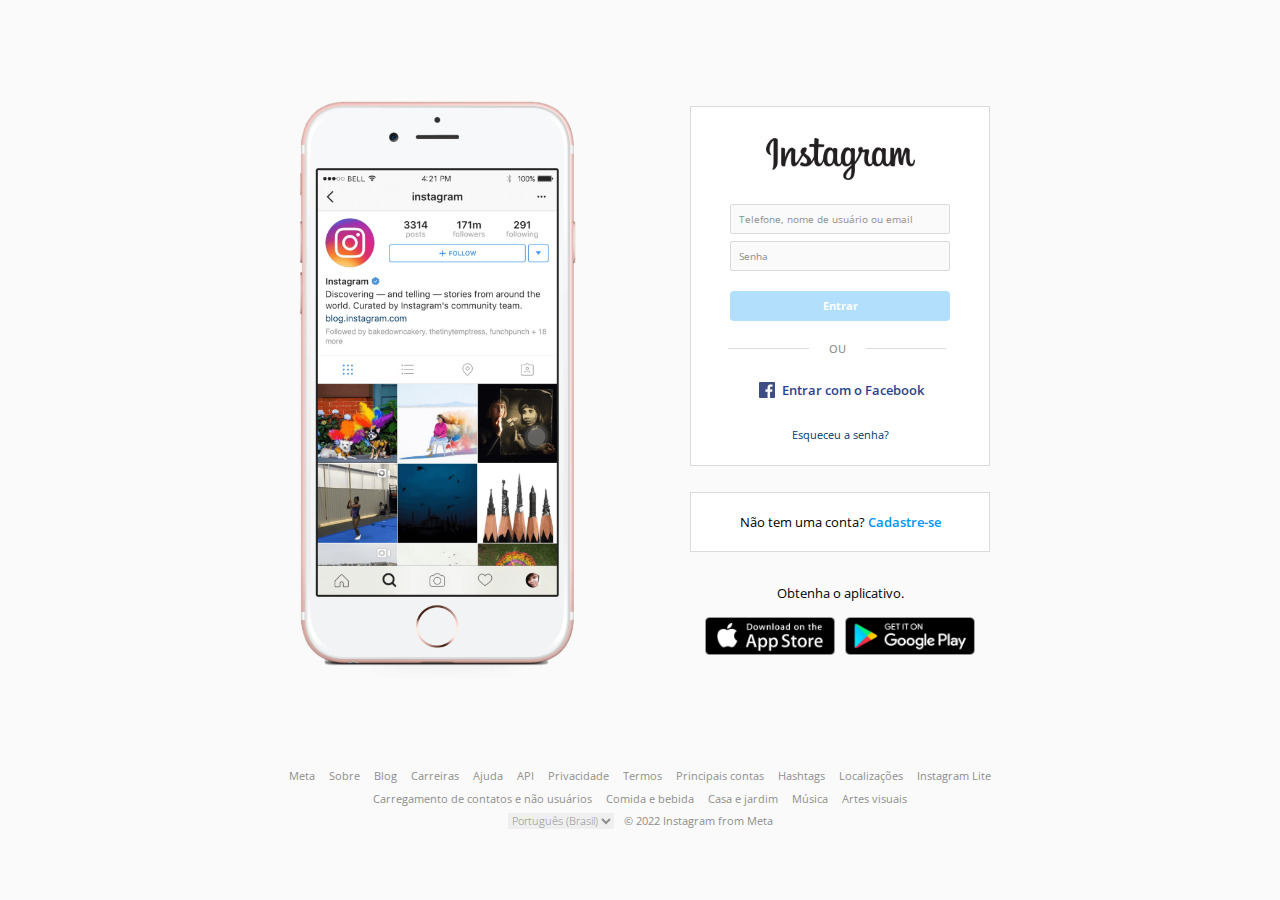
==== html_css/cloneInstagram/index.html @ f2c0af01 "upload dos exercícios de HTML e CSS" ====
<!DOCTYPE html>
<html lang="en">

<head>
    <meta charset="UTF-8">
    <meta http-equiv="X-UA-Compatible" content="IE=edge">
    <meta name="viewport" content="width=device-width, initial-scale=1.0">
    <link rel="shortcut icon" href="img/favicon.ico" type="image/x-icon">
    <link rel="stylesheet" href="style.css">
    <title>Instagram</title>
</head>
<section class="container">
    <div class="ig-cel"><img src="img/instagram-celular2.png" alt="" class="cel"></div>
    <div class="ig-login">
        <div class="box-login">
            <div class="logo-ig"><img src="img/instagram-logo.png" alt=""></div>
            <div class="formulario">
                <form>
                    <fieldset>
                        <div><input type="text" value="Telefone, nome de usuário ou email" class="input"></div>
                        <div><input type="text" value="Senha" class="input"></div>
                        <div><input type="button" value="Entrar" id="botao"></div>
                    </fieldset>
                </form>
                <p class="separador">
                    <span>OU</span>
                </p>
            </div>

            <div class="login-fb">
                <a href="#">
                    <span>
                        <img src="img/fb.png" alt="">Entrar com o Facebook
                    </span>
                </a>
            </div>
            <div class="recuperar"><a href="#">Esqueceu a senha?</a></div>
        </div>
        <div class="cadastro">
            <span>Não tem uma conta? <a href="#">Cadastre-se</a></span>
        </div>
        <div class="download">
            <p>Obtenha o aplicativo.</p>
            <div class="lojas">
                <a href="#"><img src="img/apple-button.png" alt=""></a>
                <a href="#"><img src="img/googleplay-button.png" alt=""></a>
            </div>
        </div>

    </div>
</section>
<footer>
    <div class="rodape">
        <span class="link"><a href="#">Meta</a></span>
        <span class="link"><a href="#">Sobre</a></span>
        <span class="link"><a href="#">Blog</a></span>
        <span class="link"><a href="#">Carreiras</a></span>
        <span class="link"><a href="#">Ajuda</a></span>
        <span class="link"><a href="#">API</a></span>
        <span class="link"><a href="#">Privacidade</a></span>
        <span class="link"><a href="#">Termos</a></span>
        <span class="link"><a href="#">Principais contas</a></span>
        <span class="link"><a href="#">Hashtags</a></span>
        <span class="link"><a href="#">Localizações</a></span>
        <span class="link"><a href="#">Instagram Lite</a></span>
        <span class="link"><a href="#">Carregamento de contatos e não usuários</a></span>
        <span class="link"><a href="#">Comida e bebida</a></span>
        <span class="link"><a href="#">Casa e jardim</a></span>
        <span class="link"><a href="#">Música</a></span>
        <span class="link"><a href="#">Artes visuais</a></span>
    </div>
    <div class="rodape">
        <span class="idioma"><select name="idioma" id="idioma">
                <option selected value="">Português (Brasil)</option>
                <option value="">Dansk</option>
                <option value="">Deutsch</option>
                <option value="">English</option>
                <option value="">Español</option>
                <option value="">Français</option>
                <option value="">Italiano</option>
                <option value="">Norsk</option>
                <option value="">Nederlans</option>
                <option value="">Polski</option>
            </select></span>
        <span class="rights">© 2022 Instagram from Meta</span>
    </div>
</footer>
</body>

</html>
---- html_css/cloneInstagram/style.css ----
@import url('https://fonts.googleapis.com/css2?family=Open+Sans:wght@300;400;500;600&display=swap');
*{
    padding: 0;
    margin: 0;
    box-sizing: border-box;
    text-decoration: none;
    font-family: 'Open Sans', sans-serif;
    font-size: 14px;
}

body{
    width: 100%;
    min-height: 100vh;
    background-color: #fafafa;
    margin: 0;
    padding: 0;
    display: flex;
    justify-content: baseline;
    flex-direction: column;
    align-items: center;
}

fieldset{
    border: 0;
}


.container{
    display: flex;
    align-items: center;
    justify-content: center;
    width: 100%;
    min-width: 400px;
    max-width: 800px;
    height: 85vh;
}

.ig-cel{
    display: flex;
    align-items: flex-end;
    justify-content: center;
    width: 50%;
    height: 600px;
}

.ig-login{
    display: flex;
    flex-direction: column;
    align-items: center;
    justify-content: space-around;
    width: 50%;
    height: 600px;
}

.cel{
    height: 105%;
    }

.box-login{
    display: flex;
    flex-direction: column;
    margin-top: 10px;
    width: 75%;
    height: 60%;
    align-items: center;
    justify-content: space-around;
    border: 1px solid #dbdbdb;
    background-color: #fff;    
}

.logo-ig{
    width: 100%;
    align-items: center;
    justify-content: center;
    display: flex;
    margin-top: 20px;
}

.logo-ig img{
    width: 50%;
}

.formulario{
    width: 100%;
    display: flex;
    flex-direction: column;
    align-items: center;
    justify-content: space-between;
}

.box-login .formulario .input{
    height: 30px;
    border: 1px solid #dbdbdb;
    background-color: #fafafa;
    width: 22em;
    font-weight: 400;
    border-radius: 2px;
    color: rgba(142, 142, 142, 1);
    font-size: 10px;
    padding-left: 8px;
    margin-bottom: 7px;
}

#botao{
    margin-top: 13px;
    font-weight: bolder;
    height: 30px;
    border: 0;
    background-color: rgba(178, 223, 252, 1);
    width: 21em;
    border-radius: 4px;
    color: #fff;
    font-size: 10.5px;
}

.separador{
    display: flex;
    color: rgba(142, 142, 142, 1);
    width: 100%;    
    align-items: center;
    justify-content: center;
    text-align: center;
    margin-top: 20px;
}

.separador span{
    font-size: 11px;
    font-weight: 500;
}

.separador::before{
    content: '';
    height: 1px;
    background-color: #dbdbdb;
    flex: 1;
    margin-right: 20px;
    margin-left: 37px;
}
.separador::after{
    content: '';
    height: 1px;
    background-color: #dbdbdb;
    flex: 1;
    margin-right: 43px;
    margin-left: 20px;
}

.login-fb span{
    display: flex;
    font-size: 13px;
    font-weight: 600;
    color: rgb(43,69,141);
    align-items: center;
}

.login-fb img{
    margin-right: 3px;
}
.recuperar{
    margin-bottom: 10px;
}
.recuperar a{
    font-size: 11px;
    font-weight: 400;
    color: #00376b;
}

.cadastro{
    display: flex;
    flex-direction: column;
    width: 75%;
    height: 10%;
    align-items: center;
    justify-content: space-around;
    border: 1px solid #dbdbdb;
    background-color: #fff;
}

.cadastro span{
    font-size: 13px;
}
.cadastro span a{
    font-weight: 600;
    color: #0095f6;
    font-size: 13px;
}

.download{
    display: flex;
    flex-direction: column;
    width: 75%;
    height: 15%;
    align-items: center;
    justify-content: space-around;
}

.download p{
    font-size: 13px;
}
.lojas{
    display: flex;
}

.lojas img{
    width: 130px;
    margin: 5px;
}

.rodape{
    display: flex;
    max-width: 910px;
    width: 100%;
    height: 5vh;
    flex-wrap: wrap;
    justify-content: center;
}

.rodape .link a{
    font-weight: 400;
    font-size: 10.5px;
    margin-left: 7px;
    margin-right: 7px;
    text-align: center;
    margin-top: 0;
    margin-bottom: 0;
    color: #8e8e8e;
}

#idioma{
    font-size: 10.5px;
    border: 0;
    color: #8e8e8e;
    margin-right: 5px;
    font-weight: 300;
}

.rights{
    font-size: 10.5px;
    color: #8e8e8e;
    align-items: center;
    margin-top: 4px;
    margin-left: 5px;
    font-weight: 400;
}

@media (max-width: 750px) {
    .ig-cel{
        display: none;
    }
}
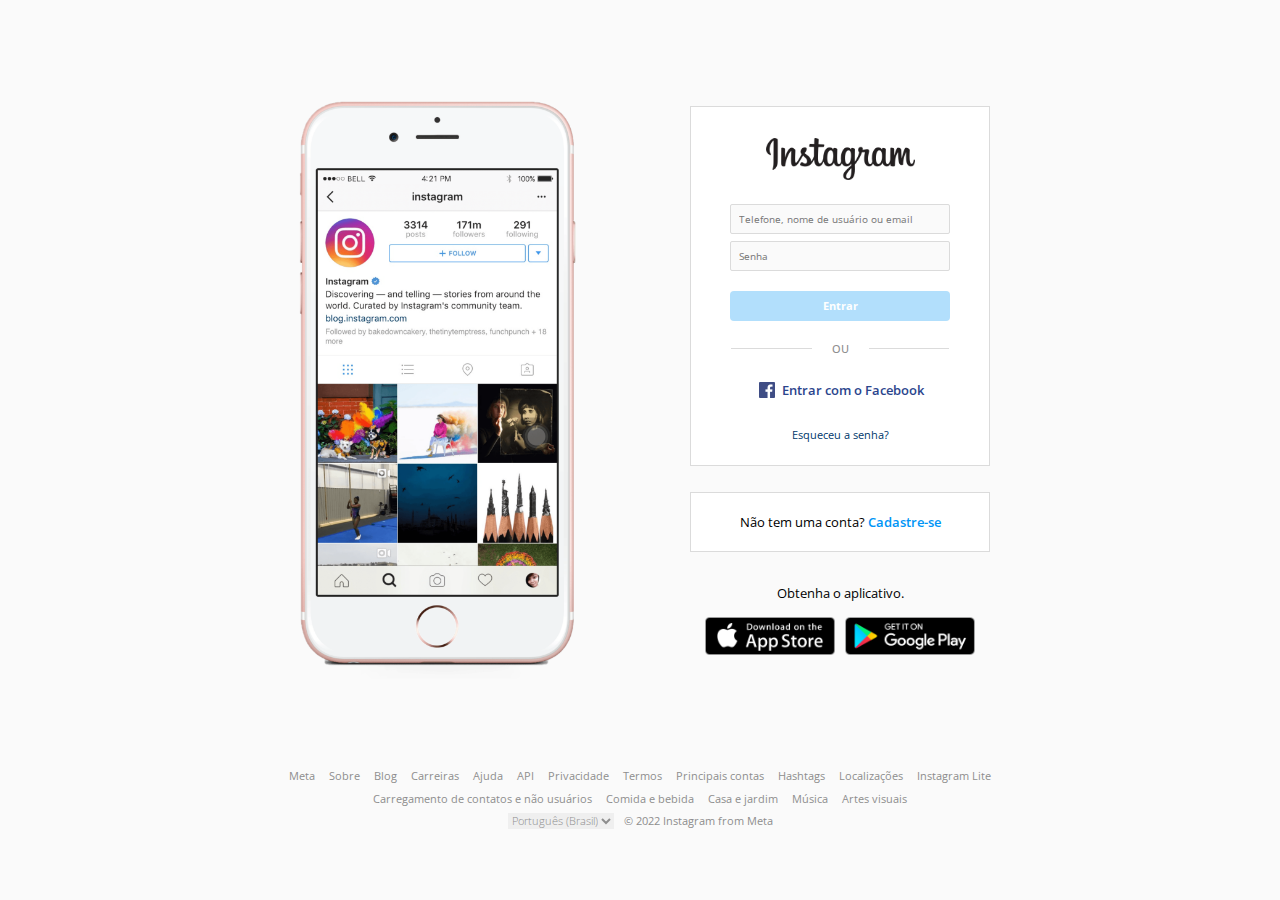
==== commit 0517a4e4: "pequena alteração de semântica" ====
--- a/html_css/cloneInstagram/index.html
+++ b/html_css/cloneInstagram/index.html
@@ -17,8 +17,8 @@
             <div class="formulario">
                 <form>
                     <fieldset>
-                        <div><input type="text" value="Telefone, nome de usuário ou email" class="input"></div>
-                        <div><input type="text" value="Senha" class="input"></div>
+                        <div><input type="text" placeholder="Telefone, nome de usuário ou email" class="input"></div>
+                        <div><input type="text" placeholder="Senha" class="input"></div>
                         <div><input type="button" value="Entrar" id="botao"></div>
                     </fieldset>
                 </form>
--- a/html_css/cloneInstagram/style.css
+++ b/html_css/cloneInstagram/style.css
@@ -134,14 +134,14 @@
     background-color: #dbdbdb;
     flex: 1;
     margin-right: 20px;
-    margin-left: 37px;
+    margin-left: 40px;
 }
 .separador::after{
     content: '';
     height: 1px;
     background-color: #dbdbdb;
     flex: 1;
-    margin-right: 43px;
+    margin-right: 40px;
     margin-left: 20px;
 }
 
